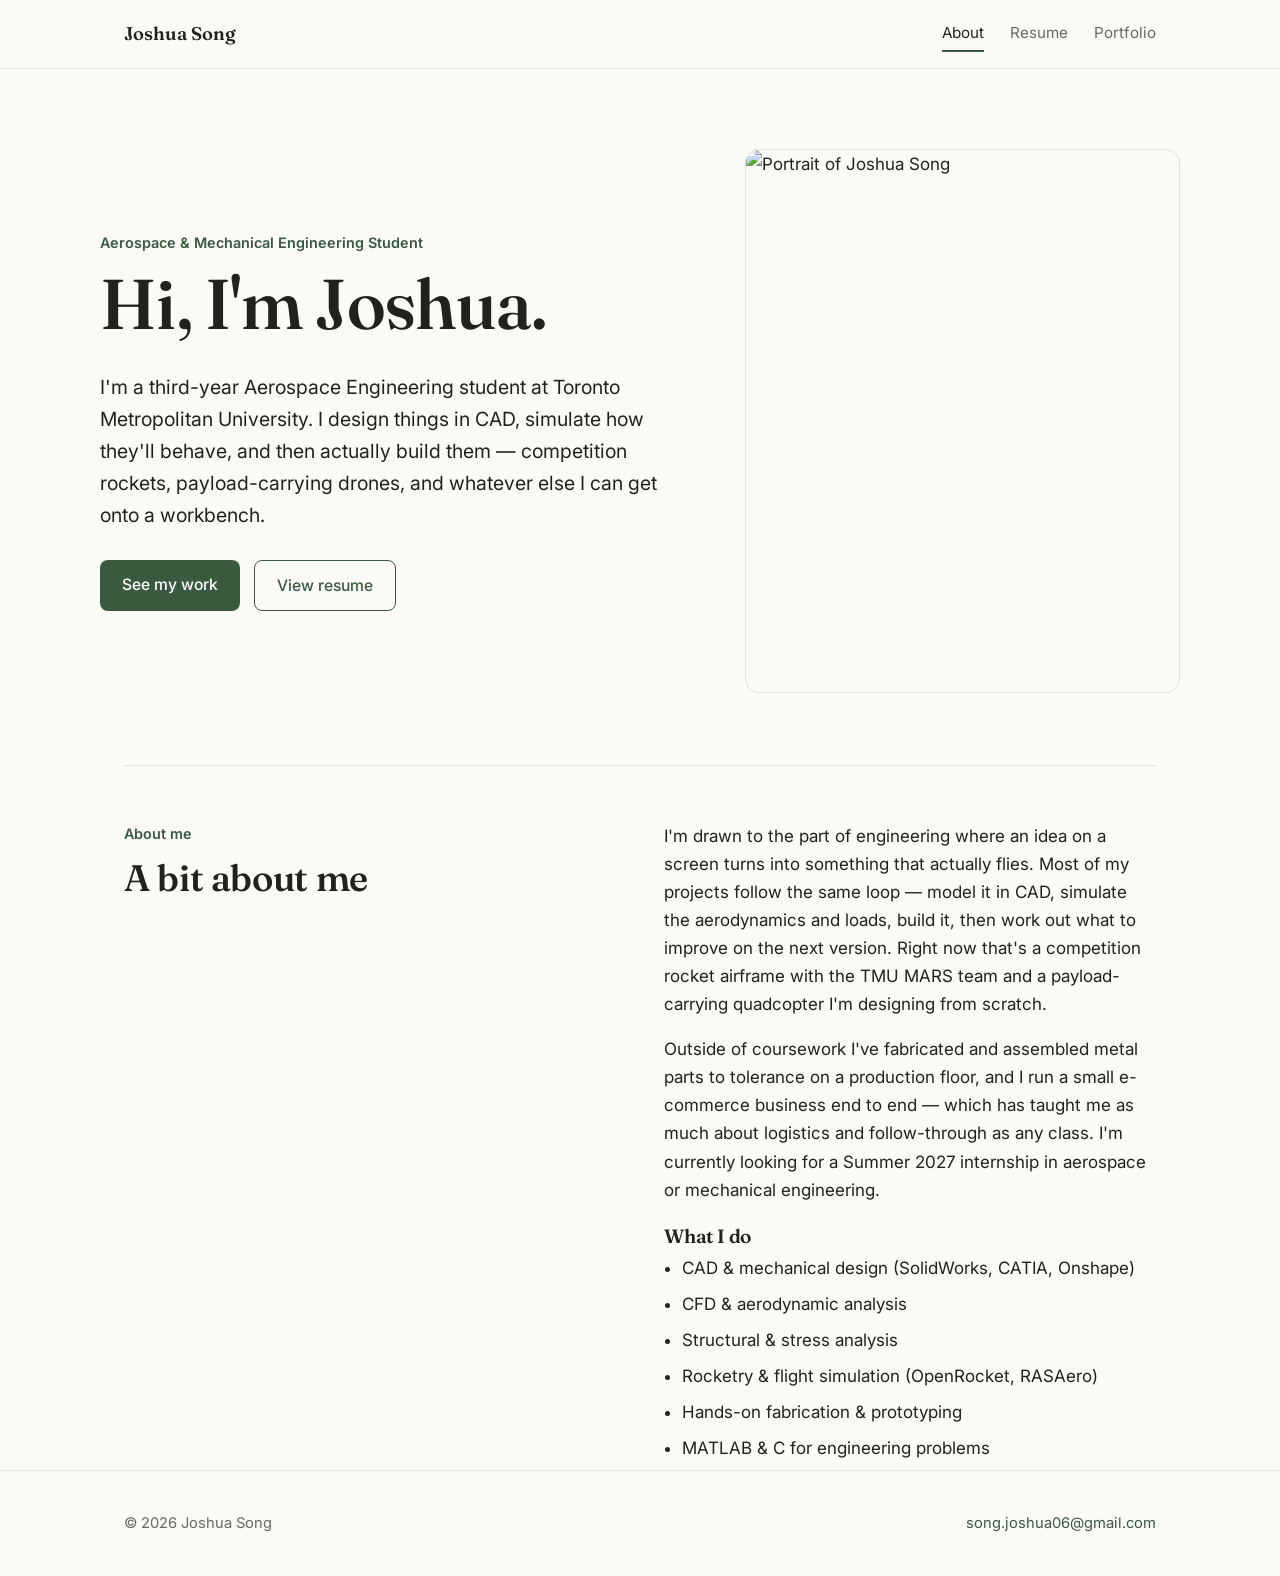
==== index.html @ fb7bfca2 "Add files via upload" ====
<!DOCTYPE html>
<html lang="en">
<head>
  <meta charset="UTF-8" />
  <meta name="viewport" content="width=device-width, initial-scale=1.0" />

  <!-- ==== EDIT: your name / page title (shows on the browser tab) ==== -->
  <title>Joshua Song — Portfolio</title>

  <link rel="stylesheet" href="style.css" />
  <!-- Fonts (needs internet to load; falls back to system fonts offline) -->
  <link rel="preconnect" href="https://fonts.googleapis.com" />
  <link rel="preconnect" href="https://fonts.gstatic.com" crossorigin />
  <link href="https://fonts.googleapis.com/css2?family=Fraunces:opsz,wght@9..144,400;9..144,560;9..144,600&family=Inter:wght@400;500;600&display=swap" rel="stylesheet" />
</head>
<body>

  <!-- ============ NAVIGATION (same on every page) ============ -->
  <nav class="nav">
    <div class="wrap">
      <!-- EDIT: your name -->
      <a class="brand" href="index.html">Joshua Song</a>
      <div class="links">
        <a href="index.html" class="active">About</a>
        <a href="resume.html">Resume</a>
        <a href="portfolio.html">Portfolio</a>
      </div>
    </div>
  </nav>

  <!-- ============ HERO ============ -->
  <header class="wrap hero">
    <div>
      <p class="eyebrow">Aerospace &amp; Mechanical Engineering Student</p>
      <!-- EDIT: your headline -->
      <h1>Hi, I'm Joshua.</h1>
      <p class="lead">
        I'm a third-year Aerospace Engineering student at Toronto Metropolitan
        University. I design things in CAD, simulate how they'll behave, and
        then actually build them — competition rockets, payload-carrying
        drones, and whatever else I can get onto a workbench.
      </p>
      <div class="actions">
        <a class="btn" href="portfolio.html">See my work</a>
        <a class="btn ghost" href="resume.html">View resume</a>
      </div>
    </div>

    <!-- PHOTO: to change it, replace images/profile.jpg (keep the name) -->
    <div class="photo">
      <img src="images/profile.jpg" alt="Portrait of Joshua Song" />
    </div>
  </header>

  <!-- ============ ABOUT ============ -->
  <section class="wrap">
    <div class="about">
      <div>
        <p class="eyebrow">About me</p>
        <h2>A bit about me</h2>
      </div>
      <div>
        <!-- EDIT: your story -->
        <p>
          I'm drawn to the part of engineering where an idea on a screen turns
          into something that actually flies. Most of my projects follow the
          same loop — model it in CAD, simulate the aerodynamics and loads,
          build it, then work out what to improve on the next version. Right
          now that's a competition rocket airframe with the TMU MARS team and a
          payload-carrying quadcopter I'm designing from scratch.
        </p>
        <p>
          Outside of coursework I've fabricated and assembled metal parts to
          tolerance on a production floor, and I run a small e-commerce business
          end to end — which has taught me as much about logistics and
          follow-through as any class. I'm currently looking for a Summer 2027
          internship in aerospace or mechanical engineering.
        </p>
        <h3 style="margin-top:22px">What I do</h3>
        <ul>
          <li>CAD &amp; mechanical design (SolidWorks, CATIA, Onshape)</li>
          <li>CFD &amp; aerodynamic analysis</li>
          <li>Structural &amp; stress analysis</li>
          <li>Rocketry &amp; flight simulation (OpenRocket, RASAero)</li>
          <li>Hands-on fabrication &amp; prototyping</li>
          <li>MATLAB &amp; C for engineering problems</li>
        </ul>
      </div>
    </div>
  </section>

  <!-- ============ FOOTER ============ -->
  <footer>
    <div class="wrap">
      <span>© 2026 Joshua Song</span>
      <!-- EDIT: your email / links -->
      <span><a href="mailto:song.joshua06@gmail.com">song.joshua06@gmail.com</a></span>
    </div>
  </footer>

</body>
</html>
---- style.css ----
/* =====================================================================
   PORTFOLIO SITE — SHARED STYLES
   ---------------------------------------------------------------------
   You rarely need to touch this file. The two things people usually
   want to change live right here at the top:
     1. Colors  -> edit the values under :root below
     2. Fonts   -> change the two --font- lines, and the <link> in the
                   <head> of each .html page
   ===================================================================== */

:root {
  /* --- Colors (change these to re-skin the whole site) --- */
  --paper:      #FBFAF7;   /* page background        */
  --ink:        #23211E;   /* main text              */
  --muted:      #6B6862;   /* secondary / faded text */
  --accent:     #3A5A40;   /* links, highlights      */
  --accent-ink: #2b4530;   /* darker accent for hover*/
  --wash:       #EEF1EA;   /* soft panel background   */
  --line:       #E4E1DA;   /* hairline borders        */

  /* --- Fonts --- */
  --font-display: "Fraunces", Georgia, "Times New Roman", serif;
  --font-body:    "Inter", -apple-system, Segoe UI, Roboto, sans-serif;

  --maxw: 1080px;
}

/* --- Base --- */
* { box-sizing: border-box; }

html {
  scroll-behavior: smooth;
  -webkit-text-size-adjust: 100%;  /* stop iOS from resizing text on rotate */
  overflow-x: hidden;              /* no accidental sideways scroll on phones */
}

body {
  margin: 0;
  background: var(--paper);
  color: var(--ink);
  font-family: var(--font-body);
  font-size: 17px;
  line-height: 1.65;
  -webkit-font-smoothing: antialiased;
}

.wrap {
  width: 100%;
  max-width: var(--maxw);
  margin: 0 auto;
  padding: 0 24px;
}

h1, h2, h3 {
  font-family: var(--font-display);
  font-weight: 560;
  line-height: 1.08;
  letter-spacing: -0.01em;
  margin: 0 0 0.4em;
}

h1 { font-size: clamp(2.6rem, 6vw, 4.4rem); }
h2 { font-size: clamp(1.6rem, 3.4vw, 2.3rem); }
h3 { font-size: 1.2rem; font-weight: 600; }

p { margin: 0 0 1em; }

a { color: var(--accent); text-decoration: none; }
a:hover { color: var(--accent-ink); text-decoration: underline; }

img { max-width: 100%; display: block; }

/* --- Top navigation (shared on every page) --- */
.nav {
  position: sticky;
  top: 0;
  z-index: 10;
  background: color-mix(in srgb, var(--paper) 88%, transparent);
  backdrop-filter: blur(8px);
  border-bottom: 1px solid var(--line);
}
.nav .wrap {
  display: flex;
  align-items: center;
  justify-content: space-between;
  height: 68px;
}
.nav .brand {
  font-family: var(--font-display);
  font-size: 1.15rem;
  font-weight: 600;
  color: var(--ink);
}
.nav .brand:hover { text-decoration: none; }
.nav .links { display: flex; gap: 26px; }
.nav .links a {
  color: var(--muted);
  font-size: 0.95rem;
  padding: 4px 0;
  border-bottom: 2px solid transparent;
}
.nav .links a:hover { color: var(--ink); text-decoration: none; }
.nav .links a.active {
  color: var(--ink);
  border-bottom-color: var(--accent);
}

/* --- Generic section spacing --- */
section { padding: 72px 0; }
.section-sm { padding: 40px 0; }
.eyebrow {
  color: var(--accent);
  font-weight: 600;
  font-size: 0.9rem;
  margin-bottom: 12px;
}
.lead { font-size: 1.22rem; color: var(--ink); max-width: 62ch; }
.muted { color: var(--muted); }

/* --- Buttons --- */
.btn {
  display: inline-block;
  background: var(--accent);
  color: #fff;
  padding: 12px 22px;
  border-radius: 8px;
  font-weight: 500;
  font-size: 0.98rem;
}
.btn:hover { background: var(--accent-ink); color: #fff; text-decoration: none; }
.btn.ghost {
  background: transparent;
  color: var(--accent);
  border: 1.5px solid var(--accent);
}
.btn.ghost:hover { background: var(--wash); color: var(--accent-ink); }

/* --- HOME: hero --- */
.hero {
  display: grid;
  grid-template-columns: 1.15fr 0.85fr;
  gap: 56px;
  align-items: center;
  padding: 80px 0 72px;
}
.hero .photo {
  border-radius: 14px;
  overflow: hidden;
  border: 1px solid var(--line);
  aspect-ratio: 4 / 5;
}
.hero .photo img { width: 100%; height: 100%; object-fit: cover; }
.hero .actions { display: flex; gap: 14px; margin-top: 28px; flex-wrap: wrap; }

/* --- Two-column about block --- */
.about {
  display: grid;
  grid-template-columns: 1fr 1fr;
  gap: 48px;
  border-top: 1px solid var(--line);
  padding-top: 56px;
}
.about ul { margin: 0; padding-left: 18px; }
.about li { margin-bottom: 8px; }

/* --- PORTFOLIO grid --- */
.grid {
  display: grid;
  grid-template-columns: repeat(2, 1fr);
  gap: 28px;
}
.card {
  border: 1px solid var(--line);
  border-radius: 12px;
  overflow: hidden;
  background: #fff;
  transition: transform 0.18s ease, box-shadow 0.18s ease;
}
.card:hover { transform: translateY(-3px); box-shadow: 0 10px 30px rgba(35,33,30,0.08); }
.card .thumb { aspect-ratio: 4 / 3; overflow: hidden; background: var(--wash); }
.card .thumb img { width: 100%; height: 100%; object-fit: cover; }
.card .body { padding: 20px 22px 24px; }
.card .body h3 { margin-bottom: 6px; }
.card .tag {
  display: inline-block;
  font-size: 0.8rem;
  color: var(--accent);
  background: var(--wash);
  padding: 3px 10px;
  border-radius: 999px;
  margin-bottom: 10px;
}
.card .body p { color: var(--muted); font-size: 0.97rem; margin: 0; }

/* --- RESUME --- */
.resume-head {
  display: flex;
  justify-content: space-between;
  align-items: flex-end;
  gap: 20px;
  flex-wrap: wrap;
  border-bottom: 1px solid var(--line);
  padding-bottom: 24px;
  margin-bottom: 8px;
}
.resume-head .contact { color: var(--muted); font-size: 0.95rem; text-align: right; }
.resume-head .contact a { color: var(--muted); }

.entry {
  display: grid;
  grid-template-columns: 170px 1fr;
  gap: 24px;
  padding: 26px 0;
  border-bottom: 1px solid var(--line);
}
.entry .when { color: var(--muted); font-size: 0.92rem; padding-top: 3px; }
.entry h3 { margin-bottom: 2px; }
.entry .org { color: var(--accent); font-size: 0.98rem; margin-bottom: 10px; }
.entry ul { margin: 0; padding-left: 18px; }
.entry li { margin-bottom: 6px; color: var(--muted); }

.skills { display: flex; flex-wrap: wrap; gap: 10px; }
.skills span {
  background: var(--wash);
  border: 1px solid var(--line);
  padding: 7px 14px;
  border-radius: 999px;
  font-size: 0.92rem;
}

/* --- Footer --- */
footer {
  border-top: 1px solid var(--line);
  padding: 40px 0;
  color: var(--muted);
  font-size: 0.92rem;
}
footer .wrap { display: flex; justify-content: space-between; flex-wrap: wrap; gap: 12px; }

/* --- Mobile --- */
@media (max-width: 760px) {
  body { font-size: 16px; }
  .hero { grid-template-columns: 1fr; gap: 32px; padding-top: 48px; }
  .hero .photo { max-width: 340px; }
  .about { grid-template-columns: 1fr; gap: 28px; }
  .grid { grid-template-columns: 1fr; }
  .entry { grid-template-columns: 1fr; gap: 6px; }
  .entry .when { padding-top: 0; }
  .nav .links { gap: 16px; }
  .nav .brand { white-space: nowrap; }        /* name never breaks across lines */
  .resume-head { align-items: flex-start; }
  .resume-head .contact { text-align: left; } /* contact reads naturally when stacked */
  section { padding: 52px 0; }
}

/* --- Small phones (under ~430px): stack the top bar into two tidy rows
       so the name and menu never crowd each other --- */
@media (max-width: 430px) {
  .nav .wrap {
    flex-direction: column;
    justify-content: center;
    gap: 6px;
    height: auto;
    padding-top: 12px;
    padding-bottom: 12px;
  }
  .nav .brand { font-size: 1.05rem; }
  .nav .links { gap: 22px; }
  .nav .links a { padding: 6px 0; }           /* comfortable tap targets */
  h1 { font-size: clamp(2.2rem, 9vw, 2.8rem); }
  .actions { width: 100%; }
  .actions .btn { flex: 1; text-align: center; }  /* full-width, thumb-friendly buttons */
}

/* Respect users who prefer less motion */
@media (prefers-reduced-motion: reduce) {
  * { transition: none !important; scroll-behavior: auto !important; }
}

/* Print (so the Resume page prints cleanly to PDF) */
@media print {
  .nav, footer, .no-print { display: none !important; }
  body { font-size: 12px; }
  .entry { break-inside: avoid; }
}
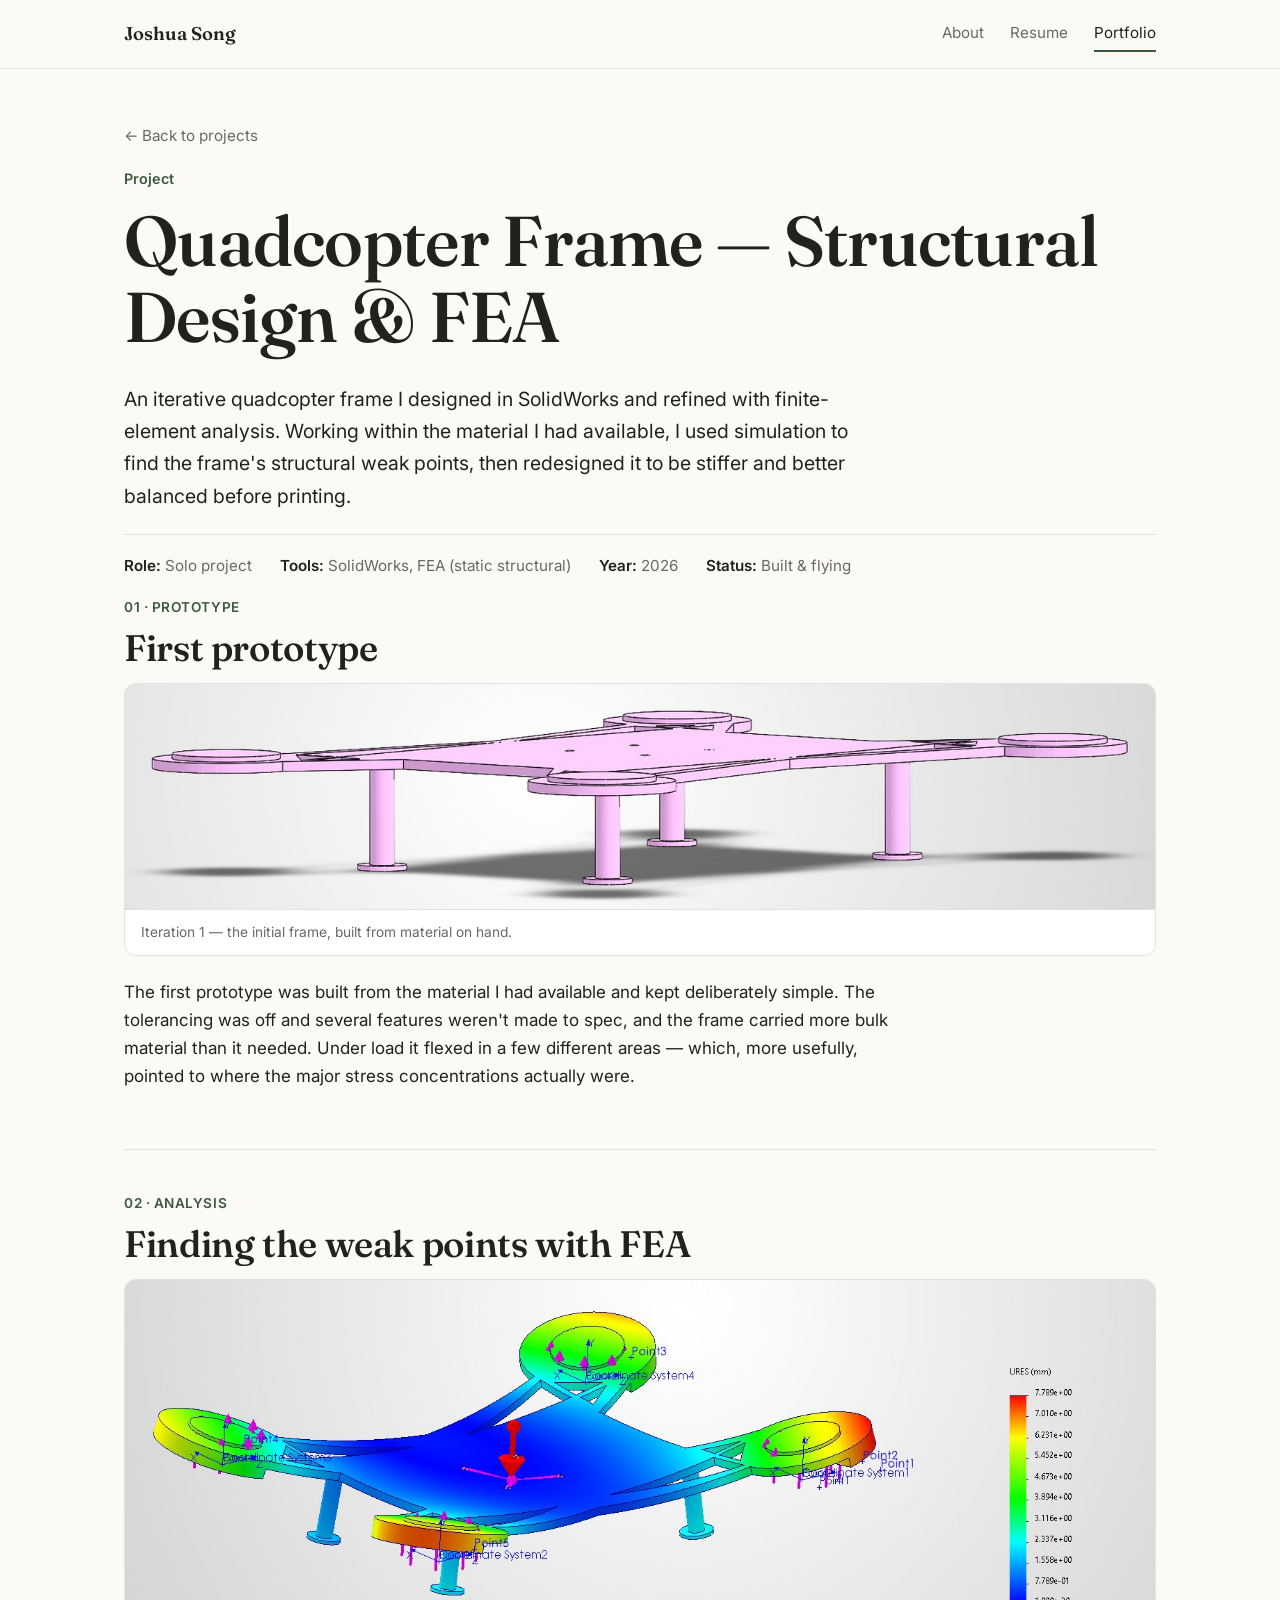
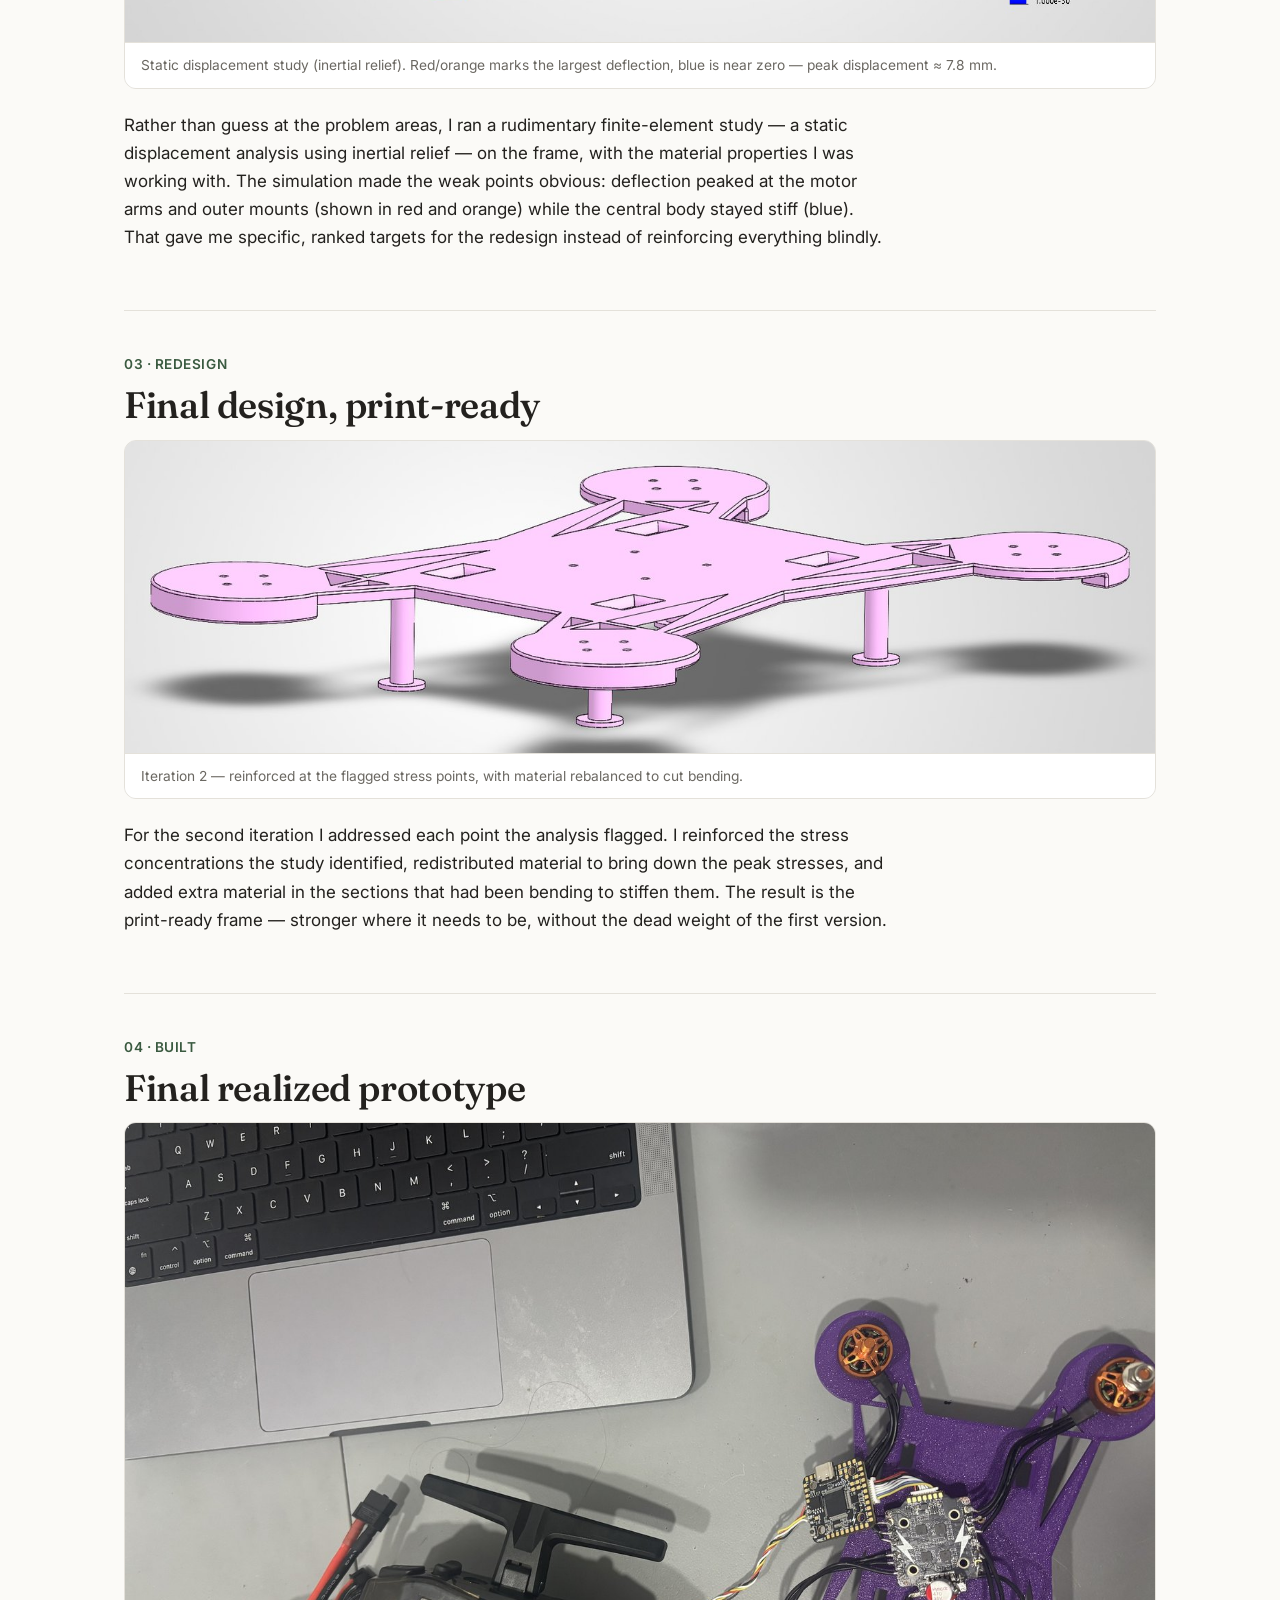
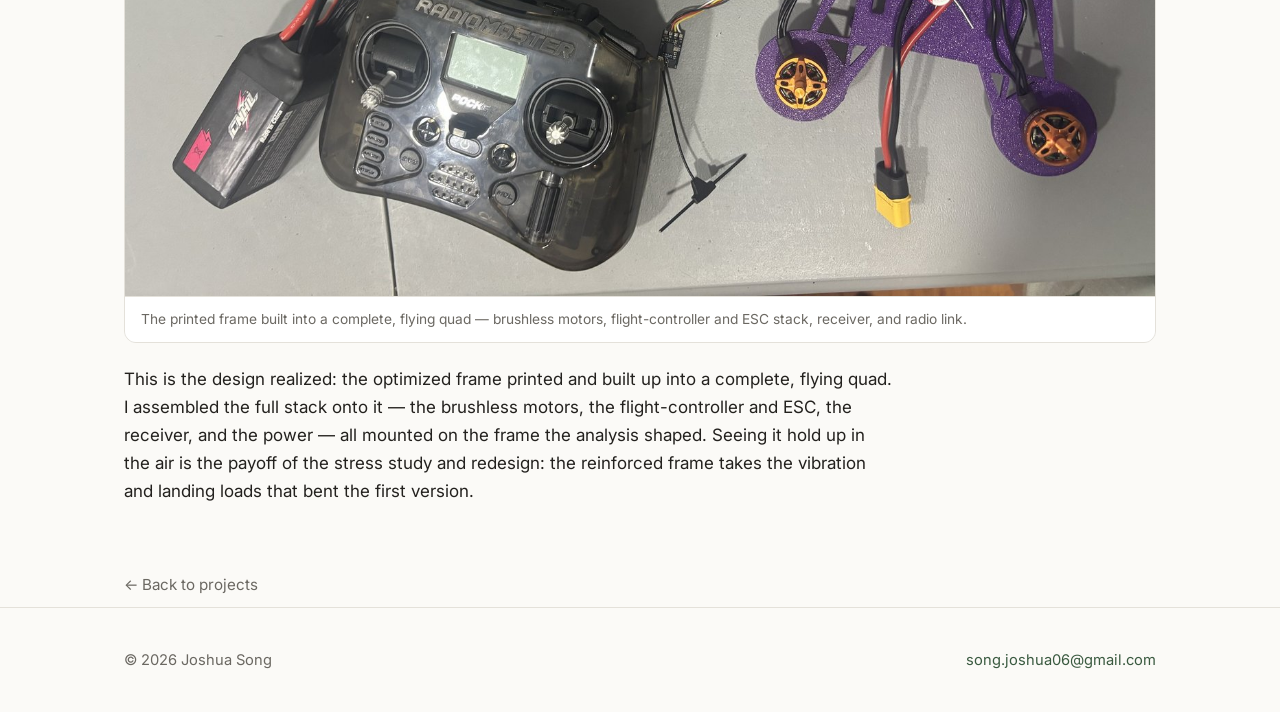
==== commit 7764520a: "Update index.html" ====
--- a/index.html
+++ b/index.html
@@ -3,97 +3,160 @@
 <head>
   <meta charset="UTF-8" />
   <meta name="viewport" content="width=device-width, initial-scale=1.0" />
-
-  <!-- ==== EDIT: your name / page title (shows on the browser tab) ==== -->
-  <title>Joshua Song — Portfolio</title>
+  <title>Quadcopter Frame — Joshua Song</title>
 
   <link rel="stylesheet" href="style.css" />
-  <!-- Fonts (needs internet to load; falls back to system fonts offline) -->
   <link rel="preconnect" href="https://fonts.googleapis.com" />
   <link rel="preconnect" href="https://fonts.gstatic.com" crossorigin />
   <link href="https://fonts.googleapis.com/css2?family=Fraunces:opsz,wght@9..144,400;9..144,560;9..144,600&family=Inter:wght@400;500;600&display=swap" rel="stylesheet" />
+
+  <!-- Styles specific to this project case-study page -->
+  <style>
+    .proj-meta {
+      display: flex; flex-wrap: wrap; gap: 8px 28px;
+      margin-top: 22px; padding-top: 18px;
+      border-top: 1px solid var(--line);
+      color: var(--muted); font-size: 0.95rem;
+    }
+    .proj-meta b { color: var(--ink); font-weight: 600; }
+
+    .stage { padding: 42px 0; border-top: 1px solid var(--line); }
+    .stage:first-of-type { border-top: 0; padding-top: 18px; }
+    .stage .step {
+      color: var(--accent); font-weight: 600;
+      font-size: 0.85rem; letter-spacing: 0.04em; margin-bottom: 10px;
+    }
+    .stage figure {
+      margin: 0 0 22px; border: 1px solid var(--line);
+      border-radius: 12px; overflow: hidden; background: #ededed;
+    }
+    .stage figure img { width: 100%; display: block; }
+    .stage figcaption {
+      font-size: 0.86rem; color: var(--muted);
+      padding: 11px 16px; border-top: 1px solid var(--line); background: #fff;
+    }
+    .stage .txt { max-width: 70ch; }
+
+    .backlink { display: inline-block; margin-top: 6px; color: var(--muted); font-size: 0.95rem; }
+    .backlink:hover { color: var(--accent); }
+  </style>
 </head>
 <body>
 
-  <!-- ============ NAVIGATION (same on every page) ============ -->
   <nav class="nav">
     <div class="wrap">
-      <!-- EDIT: your name -->
       <a class="brand" href="index.html">Joshua Song</a>
       <div class="links">
-        <a href="index.html" class="active">About</a>
+        <a href="index.html">About</a>
         <a href="resume.html">Resume</a>
-        <a href="portfolio.html">Portfolio</a>
+        <a href="portfolio.html" class="active">Portfolio</a>
       </div>
     </div>
   </nav>
 
-  <!-- ============ HERO ============ -->
-  <header class="wrap hero">
-    <div>
-      <p class="eyebrow">Aerospace &amp; Mechanical Engineering Student</p>
-      <!-- EDIT: your headline -->
-      <h1>Hi, I'm Joshua.</h1>
-      <p class="lead">
-        I'm a third-year Aerospace Engineering student at Toronto Metropolitan
-        University. I design things in CAD, simulate how they'll behave, and
-        then actually build them — competition rockets, payload-carrying
-        drones, and whatever else I can get onto a workbench.
-      </p>
-      <div class="actions">
-        <a class="btn" href="portfolio.html">See my work</a>
-        <a class="btn ghost" href="resume.html">View resume</a>
-      </div>
-    </div>
-
-    <!-- PHOTO: to change it, replace images/profile.jpg (keep the name) -->
-    <div class="photo">
-      <img src="images/profile.jpg" alt="Portrait of Joshua Song" />
+  <!-- ============ PROJECT HEADER ============ -->
+  <header class="wrap" style="padding-top:48px">
+    <a class="backlink" href="portfolio.html">← Back to projects</a>
+    <p class="eyebrow" style="margin-top:18px">Project</p>
+    <h1>Quadcopter Frame — Structural Design &amp; FEA</h1>
+    <p class="lead">
+      An iterative quadcopter frame I designed in SolidWorks and refined with
+      finite-element analysis. Working within the material I had available, I
+      used simulation to find the frame's structural weak points, then
+      redesigned it to be stiffer and better balanced before printing.
+    </p>
+    <div class="proj-meta">
+      <span><b>Role:</b> Solo project</span>
+      <span><b>Tools:</b> SolidWorks, FEA (static structural)</span>
+      <span><b>Year:</b> 2026</span>
+      <span><b>Status:</b> Built &amp; flying</span>
     </div>
   </header>
 
-  <!-- ============ ABOUT ============ -->
   <section class="wrap">
-    <div class="about">
-      <div>
-        <p class="eyebrow">About me</p>
-        <h2>A bit about me</h2>
-      </div>
-      <div>
-        <!-- EDIT: your story -->
-        <p>
-          I'm drawn to the part of engineering where an idea on a screen turns
-          into something that actually flies. Most of my projects follow the
-          same loop — model it in CAD, simulate the aerodynamics and loads,
-          build it, then work out what to improve on the next version. Right
-          now that's a competition rocket airframe with the TMU MARS team and a
-          payload-carrying quadcopter I'm designing from scratch.
-        </p>
-        <p>
-          Outside of coursework I've fabricated and assembled metal parts to
-          tolerance on a production floor, and I run a small e-commerce business
-          end to end — which has taught me as much about logistics and
-          follow-through as any class. I'm currently looking for a Summer 2027
-          internship in aerospace or mechanical engineering.
-        </p>
-        <h3 style="margin-top:22px">What I do</h3>
-        <ul>
-          <li>CAD &amp; mechanical design (SolidWorks, CATIA, Onshape)</li>
-          <li>CFD &amp; aerodynamic analysis</li>
-          <li>Structural &amp; stress analysis</li>
-          <li>Rocketry &amp; flight simulation (OpenRocket, RASAero)</li>
-          <li>Hands-on fabrication &amp; prototyping</li>
-          <li>MATLAB &amp; C for engineering problems</li>
-        </ul>
-      </div>
+
+    <!-- ===== STAGE 1 ===== -->
+    <div class="stage">
+      <p class="step">01 · PROTOTYPE</p>
+      <h2>First prototype</h2>
+      <figure>
+        <img src="images/quad-prototype-1.jpg" alt="First quadcopter frame prototype, CAD render" />
+        <figcaption>Iteration 1 — the initial frame, built from material on hand.</figcaption>
+      </figure>
+      <p class="txt">
+        The first prototype was built from the material I had available and kept
+        deliberately simple. The tolerancing was off and several features weren't
+        made to spec, and the frame carried more bulk material than it needed.
+        Under load it flexed in a few different areas — which, more usefully,
+        pointed to where the major stress concentrations actually were.
+      </p>
     </div>
+
+    <!-- ===== STAGE 2 ===== -->
+    <div class="stage">
+      <p class="step">02 · ANALYSIS</p>
+      <h2>Finding the weak points with FEA</h2>
+      <figure>
+        <img src="images/quad-fea.jpg" alt="Finite-element static displacement study of the frame" />
+        <figcaption>
+          Static displacement study (inertial relief). Red/orange marks the
+          largest deflection, blue is near zero — peak displacement ≈ 7.8&nbsp;mm.
+        </figcaption>
+      </figure>
+      <p class="txt">
+        Rather than guess at the problem areas, I ran a rudimentary
+        finite-element study — a static displacement analysis using inertial
+        relief — on the frame, with the material properties I was working with.
+        The simulation made the weak points obvious: deflection peaked at the
+        motor arms and outer mounts (shown in red and orange) while the central
+        body stayed stiff (blue). That gave me specific, ranked targets for the
+        redesign instead of reinforcing everything blindly.
+      </p>
+    </div>
+
+    <!-- ===== STAGE 3 ===== -->
+    <div class="stage">
+      <p class="step">03 · REDESIGN</p>
+      <h2>Final design, print-ready</h2>
+      <figure>
+        <img src="images/quad-final.jpg" alt="Final redesigned quadcopter frame, CAD render" />
+        <figcaption>Iteration 2 — reinforced at the flagged stress points, with material rebalanced to cut bending.</figcaption>
+      </figure>
+      <p class="txt">
+        For the second iteration I addressed each point the analysis flagged. I
+        reinforced the stress concentrations the study identified, redistributed
+        material to bring down the peak stresses, and added extra material in the
+        sections that had been bending to stiffen them. The result is the
+        print-ready frame — stronger where it needs to be, without the dead
+        weight of the first version.
+      </p>
+    </div>
+
+    <!-- ===== STAGE 4 ===== -->
+    <div class="stage">
+      <p class="step">04 · BUILT</p>
+      <h2>Final realized prototype</h2>
+      <figure>
+        <img src="images/quad-built.jpg" alt="The printed and fully built quadcopter, with radio controller and battery" />
+        <figcaption>The printed frame built into a complete, flying quad — brushless motors, flight-controller and ESC stack, receiver, and radio link.</figcaption>
+      </figure>
+      <p class="txt">
+        This is the design realized: the optimized frame printed and built up
+        into a complete, flying quad. I assembled the full stack onto it — the
+        brushless motors, the flight-controller and ESC, the receiver, and the
+        power — all mounted on the frame the analysis shaped. Seeing it hold up
+        in the air is the payoff of the stress study and redesign: the
+        reinforced frame takes the vibration and landing loads that bent the
+        first version.
+      </p>
+    </div>
+
+    <a class="backlink" href="portfolio.html" style="margin:8px 0 10px">← Back to projects</a>
   </section>
 
-  <!-- ============ FOOTER ============ -->
   <footer>
     <div class="wrap">
       <span>© 2026 Joshua Song</span>
-      <!-- EDIT: your email / links -->
       <span><a href="mailto:song.joshua06@gmail.com">song.joshua06@gmail.com</a></span>
     </div>
   </footer>
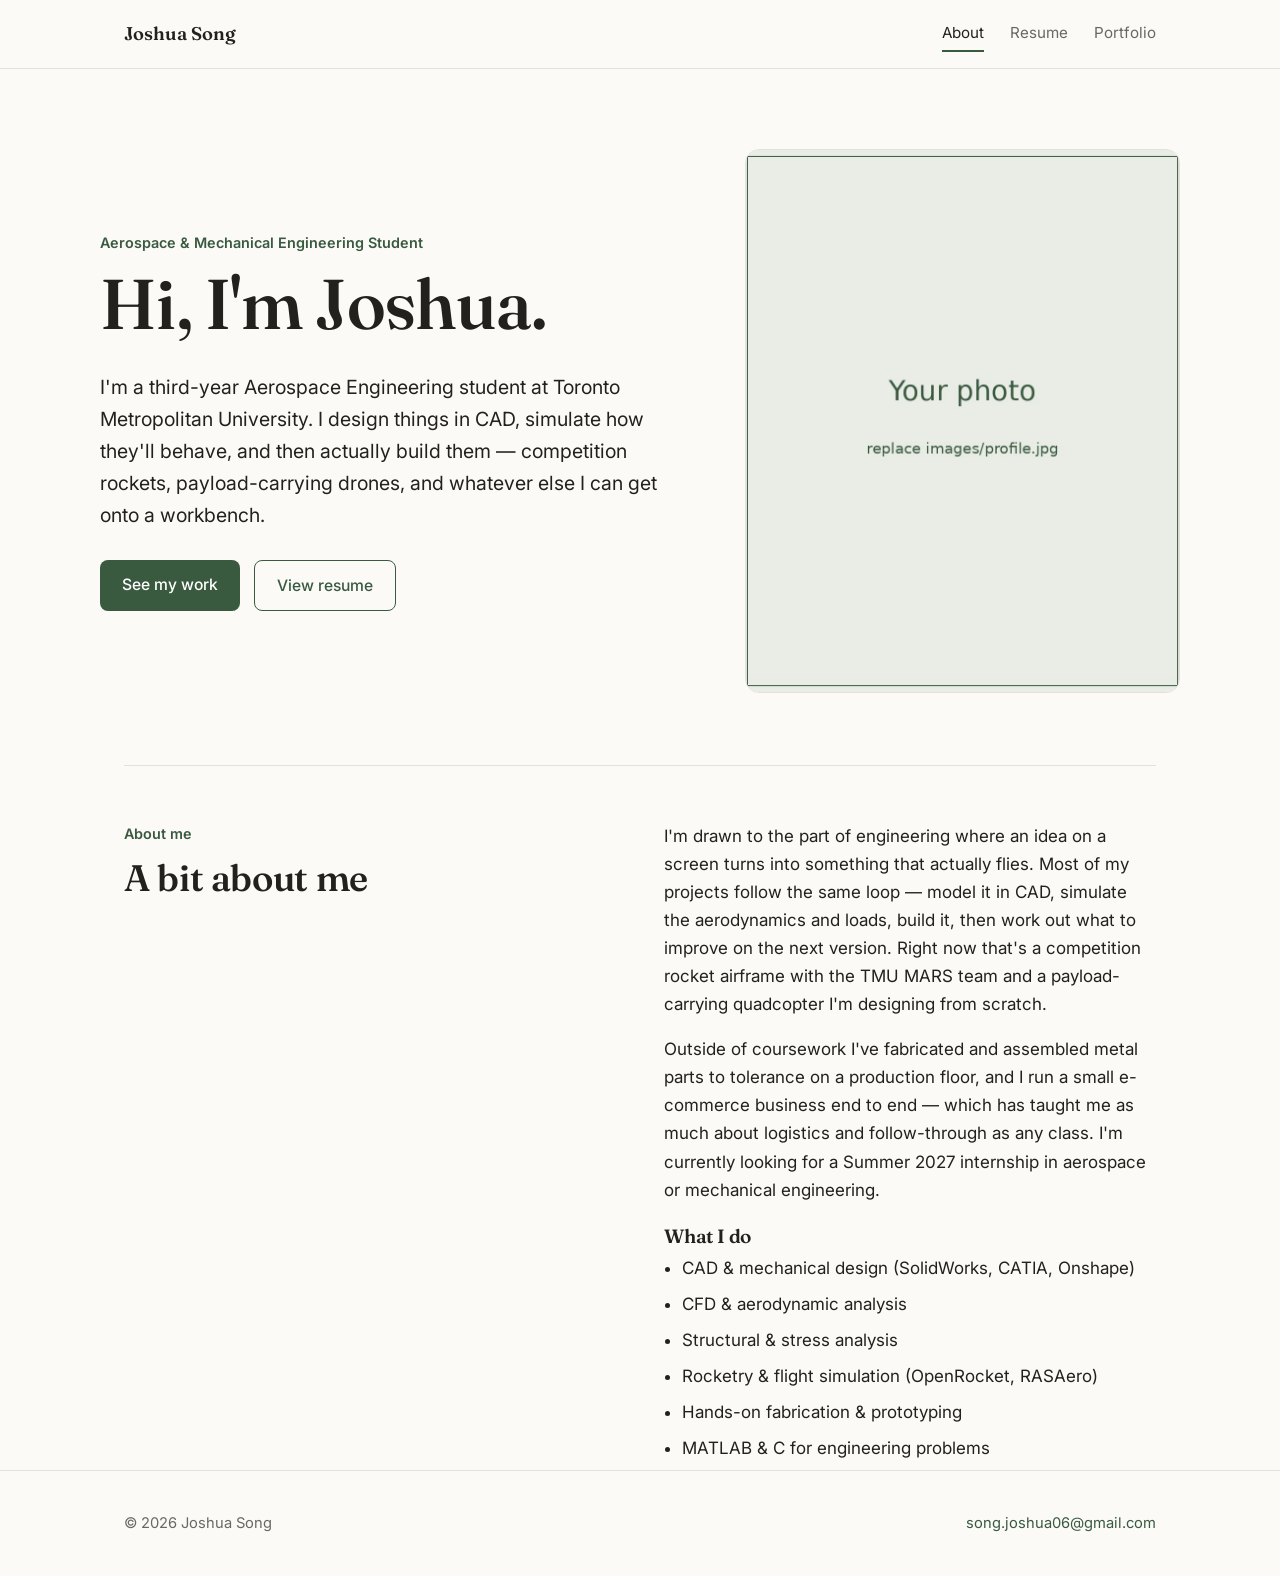
==== commit cc38f342: "Update index.html" ====
--- a/index.html
+++ b/index.html
@@ -3,160 +3,97 @@
 <head>
   <meta charset="UTF-8" />
   <meta name="viewport" content="width=device-width, initial-scale=1.0" />
-  <title>Quadcopter Frame — Joshua Song</title>
+
+  <!-- ==== EDIT: your name / page title (shows on the browser tab) ==== -->
+  <title>Joshua Song — Portfolio</title>
 
   <link rel="stylesheet" href="style.css" />
+  <!-- Fonts (needs internet to load; falls back to system fonts offline) -->
   <link rel="preconnect" href="https://fonts.googleapis.com" />
   <link rel="preconnect" href="https://fonts.gstatic.com" crossorigin />
   <link href="https://fonts.googleapis.com/css2?family=Fraunces:opsz,wght@9..144,400;9..144,560;9..144,600&family=Inter:wght@400;500;600&display=swap" rel="stylesheet" />
-
-  <!-- Styles specific to this project case-study page -->
-  <style>
-    .proj-meta {
-      display: flex; flex-wrap: wrap; gap: 8px 28px;
-      margin-top: 22px; padding-top: 18px;
-      border-top: 1px solid var(--line);
-      color: var(--muted); font-size: 0.95rem;
-    }
-    .proj-meta b { color: var(--ink); font-weight: 600; }
-
-    .stage { padding: 42px 0; border-top: 1px solid var(--line); }
-    .stage:first-of-type { border-top: 0; padding-top: 18px; }
-    .stage .step {
-      color: var(--accent); font-weight: 600;
-      font-size: 0.85rem; letter-spacing: 0.04em; margin-bottom: 10px;
-    }
-    .stage figure {
-      margin: 0 0 22px; border: 1px solid var(--line);
-      border-radius: 12px; overflow: hidden; background: #ededed;
-    }
-    .stage figure img { width: 100%; display: block; }
-    .stage figcaption {
-      font-size: 0.86rem; color: var(--muted);
-      padding: 11px 16px; border-top: 1px solid var(--line); background: #fff;
-    }
-    .stage .txt { max-width: 70ch; }
-
-    .backlink { display: inline-block; margin-top: 6px; color: var(--muted); font-size: 0.95rem; }
-    .backlink:hover { color: var(--accent); }
-  </style>
 </head>
 <body>
 
+  <!-- ============ NAVIGATION (same on every page) ============ -->
   <nav class="nav">
     <div class="wrap">
+      <!-- EDIT: your name -->
       <a class="brand" href="index.html">Joshua Song</a>
       <div class="links">
-        <a href="index.html">About</a>
+        <a href="index.html" class="active">About</a>
         <a href="resume.html">Resume</a>
-        <a href="portfolio.html" class="active">Portfolio</a>
+        <a href="portfolio.html">Portfolio</a>
       </div>
     </div>
   </nav>
 
-  <!-- ============ PROJECT HEADER ============ -->
-  <header class="wrap" style="padding-top:48px">
-    <a class="backlink" href="portfolio.html">← Back to projects</a>
-    <p class="eyebrow" style="margin-top:18px">Project</p>
-    <h1>Quadcopter Frame — Structural Design &amp; FEA</h1>
-    <p class="lead">
-      An iterative quadcopter frame I designed in SolidWorks and refined with
-      finite-element analysis. Working within the material I had available, I
-      used simulation to find the frame's structural weak points, then
-      redesigned it to be stiffer and better balanced before printing.
-    </p>
-    <div class="proj-meta">
-      <span><b>Role:</b> Solo project</span>
-      <span><b>Tools:</b> SolidWorks, FEA (static structural)</span>
-      <span><b>Year:</b> 2026</span>
-      <span><b>Status:</b> Built &amp; flying</span>
+  <!-- ============ HERO ============ -->
+  <header class="wrap hero">
+    <div>
+      <p class="eyebrow">Aerospace &amp; Mechanical Engineering Student</p>
+      <!-- EDIT: your headline -->
+      <h1>Hi, I'm Joshua.</h1>
+      <p class="lead">
+        I'm a third-year Aerospace Engineering student at Toronto Metropolitan
+        University. I design things in CAD, simulate how they'll behave, and
+        then actually build them — competition rockets, payload-carrying
+        drones, and whatever else I can get onto a workbench.
+      </p>
+      <div class="actions">
+        <a class="btn" href="portfolio.html">See my work</a>
+        <a class="btn ghost" href="resume.html">View resume</a>
+      </div>
+    </div>
+
+    <!-- PHOTO: to change it, replace images/profile.jpg (keep the name) -->
+    <div class="photo">
+      <img src="images/profile.jpg" alt="Portrait of Joshua Song" />
     </div>
   </header>
 
+  <!-- ============ ABOUT ============ -->
   <section class="wrap">
-
-    <!-- ===== STAGE 1 ===== -->
-    <div class="stage">
-      <p class="step">01 · PROTOTYPE</p>
-      <h2>First prototype</h2>
-      <figure>
-        <img src="images/quad-prototype-1.jpg" alt="First quadcopter frame prototype, CAD render" />
-        <figcaption>Iteration 1 — the initial frame, built from material on hand.</figcaption>
-      </figure>
-      <p class="txt">
-        The first prototype was built from the material I had available and kept
-        deliberately simple. The tolerancing was off and several features weren't
-        made to spec, and the frame carried more bulk material than it needed.
-        Under load it flexed in a few different areas — which, more usefully,
-        pointed to where the major stress concentrations actually were.
-      </p>
+    <div class="about">
+      <div>
+        <p class="eyebrow">About me</p>
+        <h2>A bit about me</h2>
+      </div>
+      <div>
+        <!-- EDIT: your story -->
+        <p>
+          I'm drawn to the part of engineering where an idea on a screen turns
+          into something that actually flies. Most of my projects follow the
+          same loop — model it in CAD, simulate the aerodynamics and loads,
+          build it, then work out what to improve on the next version. Right
+          now that's a competition rocket airframe with the TMU MARS team and a
+          payload-carrying quadcopter I'm designing from scratch.
+        </p>
+        <p>
+          Outside of coursework I've fabricated and assembled metal parts to
+          tolerance on a production floor, and I run a small e-commerce business
+          end to end — which has taught me as much about logistics and
+          follow-through as any class. I'm currently looking for a Summer 2027
+          internship in aerospace or mechanical engineering.
+        </p>
+        <h3 style="margin-top:22px">What I do</h3>
+        <ul>
+          <li>CAD &amp; mechanical design (SolidWorks, CATIA, Onshape)</li>
+          <li>CFD &amp; aerodynamic analysis</li>
+          <li>Structural &amp; stress analysis</li>
+          <li>Rocketry &amp; flight simulation (OpenRocket, RASAero)</li>
+          <li>Hands-on fabrication &amp; prototyping</li>
+          <li>MATLAB &amp; C for engineering problems</li>
+        </ul>
+      </div>
     </div>
-
-    <!-- ===== STAGE 2 ===== -->
-    <div class="stage">
-      <p class="step">02 · ANALYSIS</p>
-      <h2>Finding the weak points with FEA</h2>
-      <figure>
-        <img src="images/quad-fea.jpg" alt="Finite-element static displacement study of the frame" />
-        <figcaption>
-          Static displacement study (inertial relief). Red/orange marks the
-          largest deflection, blue is near zero — peak displacement ≈ 7.8&nbsp;mm.
-        </figcaption>
-      </figure>
-      <p class="txt">
-        Rather than guess at the problem areas, I ran a rudimentary
-        finite-element study — a static displacement analysis using inertial
-        relief — on the frame, with the material properties I was working with.
-        The simulation made the weak points obvious: deflection peaked at the
-        motor arms and outer mounts (shown in red and orange) while the central
-        body stayed stiff (blue). That gave me specific, ranked targets for the
-        redesign instead of reinforcing everything blindly.
-      </p>
-    </div>
-
-    <!-- ===== STAGE 3 ===== -->
-    <div class="stage">
-      <p class="step">03 · REDESIGN</p>
-      <h2>Final design, print-ready</h2>
-      <figure>
-        <img src="images/quad-final.jpg" alt="Final redesigned quadcopter frame, CAD render" />
-        <figcaption>Iteration 2 — reinforced at the flagged stress points, with material rebalanced to cut bending.</figcaption>
-      </figure>
-      <p class="txt">
-        For the second iteration I addressed each point the analysis flagged. I
-        reinforced the stress concentrations the study identified, redistributed
-        material to bring down the peak stresses, and added extra material in the
-        sections that had been bending to stiffen them. The result is the
-        print-ready frame — stronger where it needs to be, without the dead
-        weight of the first version.
-      </p>
-    </div>
-
-    <!-- ===== STAGE 4 ===== -->
-    <div class="stage">
-      <p class="step">04 · BUILT</p>
-      <h2>Final realized prototype</h2>
-      <figure>
-        <img src="images/quad-built.jpg" alt="The printed and fully built quadcopter, with radio controller and battery" />
-        <figcaption>The printed frame built into a complete, flying quad — brushless motors, flight-controller and ESC stack, receiver, and radio link.</figcaption>
-      </figure>
-      <p class="txt">
-        This is the design realized: the optimized frame printed and built up
-        into a complete, flying quad. I assembled the full stack onto it — the
-        brushless motors, the flight-controller and ESC, the receiver, and the
-        power — all mounted on the frame the analysis shaped. Seeing it hold up
-        in the air is the payoff of the stress study and redesign: the
-        reinforced frame takes the vibration and landing loads that bent the
-        first version.
-      </p>
-    </div>
-
-    <a class="backlink" href="portfolio.html" style="margin:8px 0 10px">← Back to projects</a>
   </section>
 
+  <!-- ============ FOOTER ============ -->
   <footer>
     <div class="wrap">
       <span>© 2026 Joshua Song</span>
+      <!-- EDIT: your email / links -->
       <span><a href="mailto:song.joshua06@gmail.com">song.joshua06@gmail.com</a></span>
     </div>
   </footer>
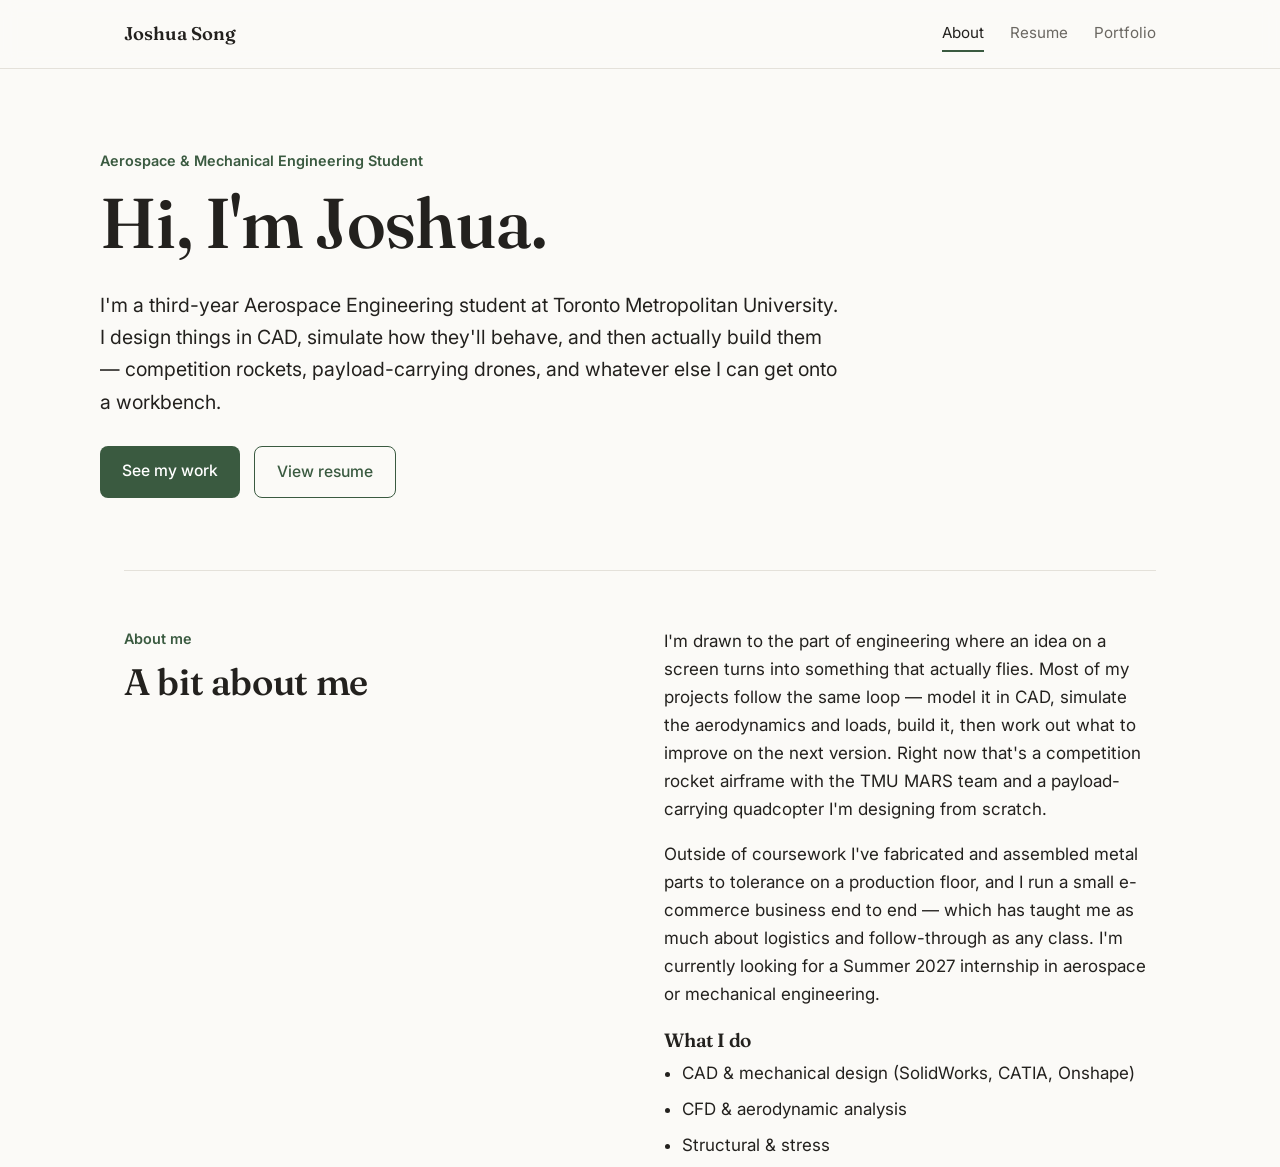
==== commit 8f348672: "Update index.html" ====
--- a/index.html
+++ b/index.html
@@ -29,7 +29,7 @@
   </nav>
 
   <!-- ============ HERO ============ -->
-  <header class="wrap hero">
+  <header class="wrap hero" style="grid-template-columns: 1fr">
     <div>
       <p class="eyebrow">Aerospace &amp; Mechanical Engineering Student</p>
       <!-- EDIT: your headline -->
@@ -44,11 +44,6 @@
         <a class="btn" href="portfolio.html">See my work</a>
         <a class="btn ghost" href="resume.html">View resume</a>
       </div>
-    </div>
-
-    <!-- PHOTO: to change it, replace images/profile.jpg (keep the name) -->
-    <div class="photo">
-      <img src="images/profile.jpg" alt="Portrait of Joshua Song" />
     </div>
   </header>
 
@@ -80,23 +75,4 @@
         <ul>
           <li>CAD &amp; mechanical design (SolidWorks, CATIA, Onshape)</li>
           <li>CFD &amp; aerodynamic analysis</li>
-          <li>Structural &amp; stress analysis</li>
-          <li>Rocketry &amp; flight simulation (OpenRocket, RASAero)</li>
-          <li>Hands-on fabrication &amp; prototyping</li>
-          <li>MATLAB &amp; C for engineering problems</li>
-        </ul>
-      </div>
-    </div>
-  </section>
-
-  <!-- ============ FOOTER ============ -->
-  <footer>
-    <div class="wrap">
-      <span>© 2026 Joshua Song</span>
-      <!-- EDIT: your email / links -->
-      <span><a href="mailto:song.joshua06@gmail.com">song.joshua06@gmail.com</a></span>
-    </div>
-  </footer>
-
-</body>
-</html>
+          <li>Structural &amp; stress
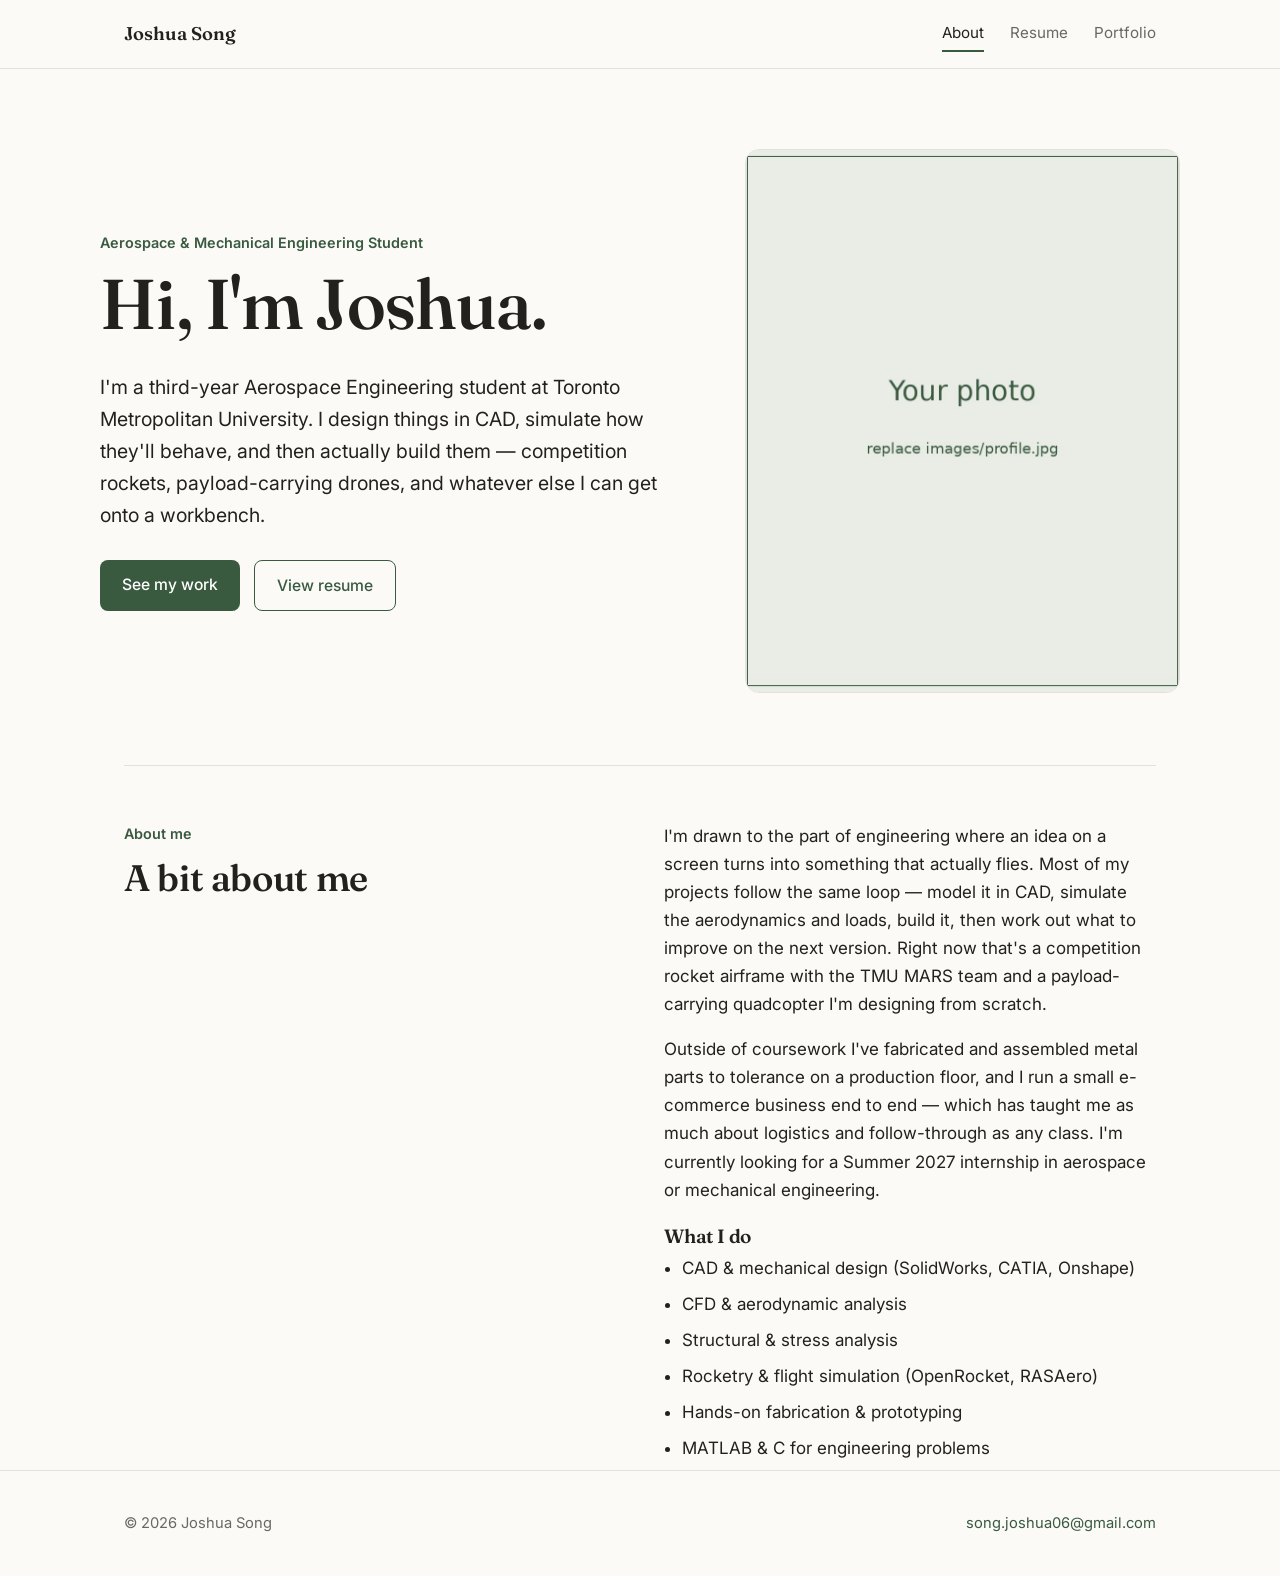
==== commit 2e1a38a1: "Add files via upload" ====
--- a/index.html
+++ b/index.html
@@ -29,7 +29,7 @@
   </nav>
 
   <!-- ============ HERO ============ -->
-  <header class="wrap hero" style="grid-template-columns: 1fr">
+  <header class="wrap hero">
     <div>
       <p class="eyebrow">Aerospace &amp; Mechanical Engineering Student</p>
       <!-- EDIT: your headline -->
@@ -44,6 +44,11 @@
         <a class="btn" href="portfolio.html">See my work</a>
         <a class="btn ghost" href="resume.html">View resume</a>
       </div>
+    </div>
+
+    <!-- PHOTO: to change it, replace images/profile.jpg (keep the name) -->
+    <div class="photo">
+      <img src="images/profile.jpg" alt="Portrait of Joshua Song" />
     </div>
   </header>
 
@@ -75,4 +80,23 @@
         <ul>
           <li>CAD &amp; mechanical design (SolidWorks, CATIA, Onshape)</li>
           <li>CFD &amp; aerodynamic analysis</li>
-          <li>Structural &amp; stress
+          <li>Structural &amp; stress analysis</li>
+          <li>Rocketry &amp; flight simulation (OpenRocket, RASAero)</li>
+          <li>Hands-on fabrication &amp; prototyping</li>
+          <li>MATLAB &amp; C for engineering problems</li>
+        </ul>
+      </div>
+    </div>
+  </section>
+
+  <!-- ============ FOOTER ============ -->
+  <footer>
+    <div class="wrap">
+      <span>© 2026 Joshua Song</span>
+      <!-- EDIT: your email / links -->
+      <span><a href="mailto:song.joshua06@gmail.com">song.joshua06@gmail.com</a></span>
+    </div>
+  </footer>
+
+</body>
+</html>
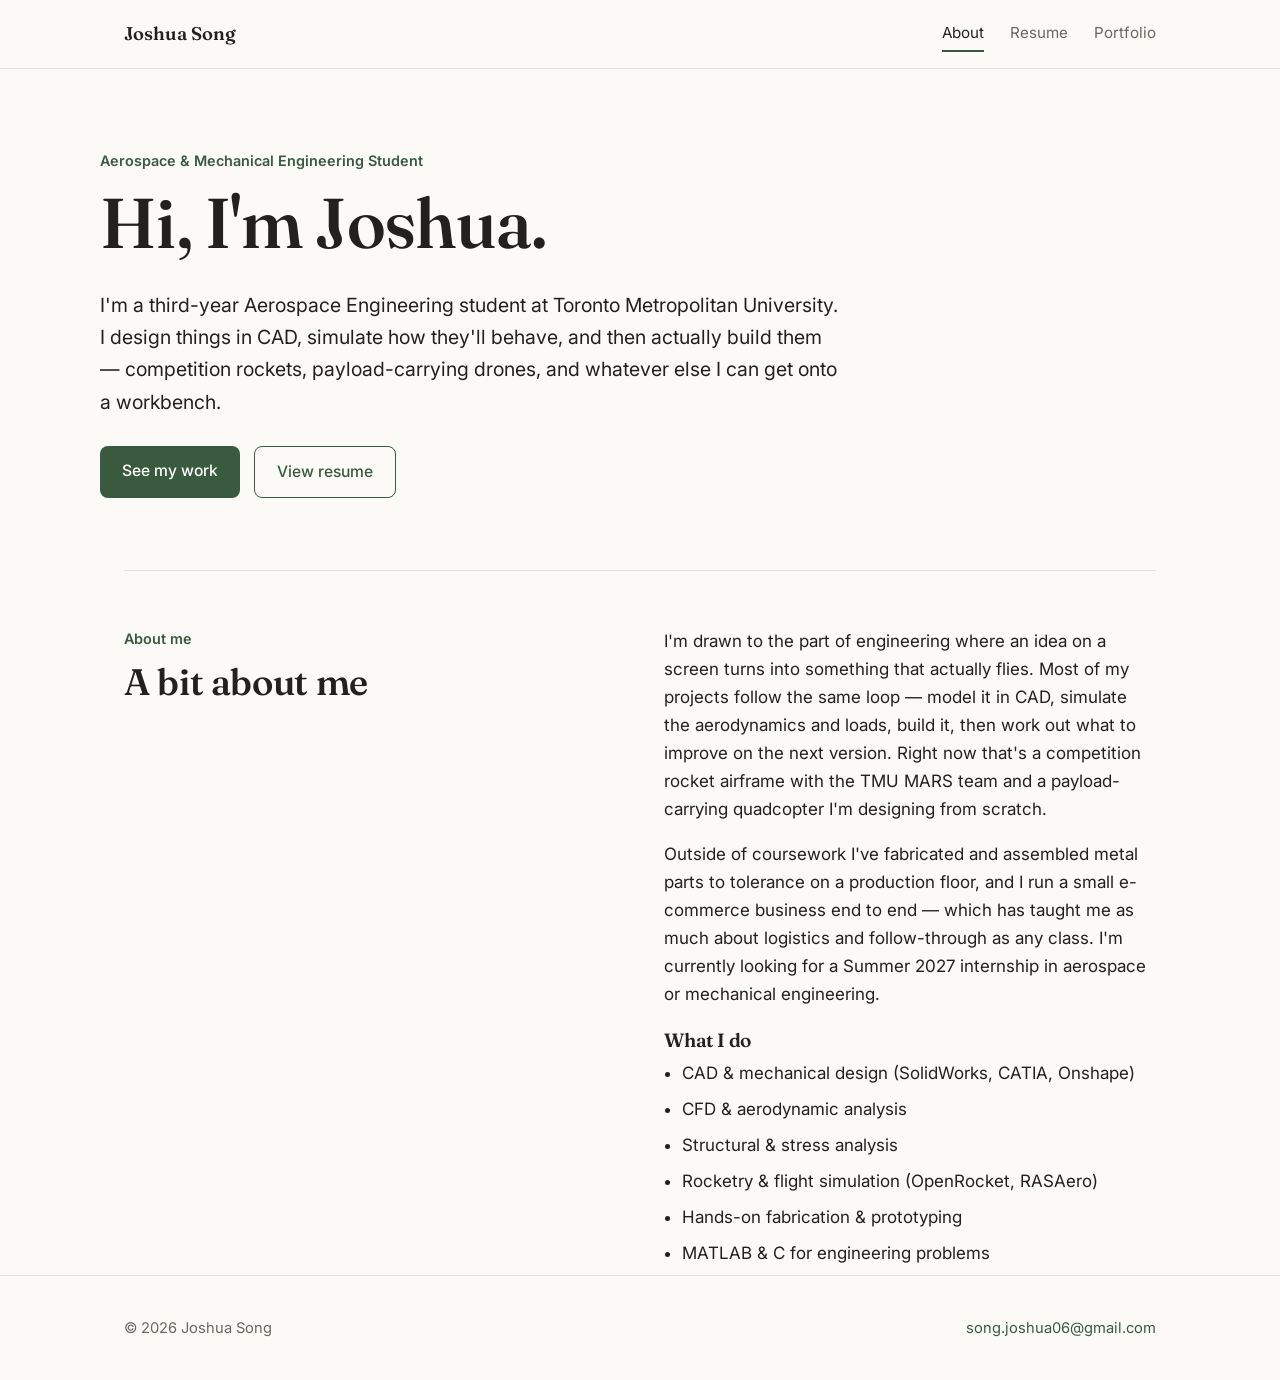
==== commit f72d0764: "Add files via upload" ====
--- a/index.html
+++ b/index.html
@@ -4,21 +4,19 @@
   <meta charset="UTF-8" />
   <meta name="viewport" content="width=device-width, initial-scale=1.0" />
 
-  <!-- ==== EDIT: your name / page title (shows on the browser tab) ==== -->
   <title>Joshua Song — Portfolio</title>
 
   <link rel="stylesheet" href="style.css" />
-  <!-- Fonts (needs internet to load; falls back to system fonts offline) -->
+
   <link rel="preconnect" href="https://fonts.googleapis.com" />
   <link rel="preconnect" href="https://fonts.gstatic.com" crossorigin />
   <link href="https://fonts.googleapis.com/css2?family=Fraunces:opsz,wght@9..144,400;9..144,560;9..144,600&family=Inter:wght@400;500;600&display=swap" rel="stylesheet" />
 </head>
 <body>
 
-  <!-- ============ NAVIGATION (same on every page) ============ -->
   <nav class="nav">
     <div class="wrap">
-      <!-- EDIT: your name -->
+
       <a class="brand" href="index.html">Joshua Song</a>
       <div class="links">
         <a href="index.html" class="active">About</a>
@@ -28,11 +26,10 @@
     </div>
   </nav>
 
-  <!-- ============ HERO ============ -->
-  <header class="wrap hero">
+  <header class="wrap hero" style="grid-template-columns: 1fr">
     <div>
       <p class="eyebrow">Aerospace &amp; Mechanical Engineering Student</p>
-      <!-- EDIT: your headline -->
+
       <h1>Hi, I'm Joshua.</h1>
       <p class="lead">
         I'm a third-year Aerospace Engineering student at Toronto Metropolitan
@@ -45,14 +42,8 @@
         <a class="btn ghost" href="resume.html">View resume</a>
       </div>
     </div>
-
-    <!-- PHOTO: to change it, replace images/profile.jpg (keep the name) -->
-    <div class="photo">
-      <img src="images/profile.jpg" alt="Portrait of Joshua Song" />
-    </div>
   </header>
 
-  <!-- ============ ABOUT ============ -->
   <section class="wrap">
     <div class="about">
       <div>
@@ -60,7 +51,7 @@
         <h2>A bit about me</h2>
       </div>
       <div>
-        <!-- EDIT: your story -->
+
         <p>
           I'm drawn to the part of engineering where an idea on a screen turns
           into something that actually flies. Most of my projects follow the
@@ -89,11 +80,10 @@
     </div>
   </section>
 
-  <!-- ============ FOOTER ============ -->
   <footer>
     <div class="wrap">
       <span>© 2026 Joshua Song</span>
-      <!-- EDIT: your email / links -->
+
       <span><a href="mailto:song.joshua06@gmail.com">song.joshua06@gmail.com</a></span>
     </div>
   </footer>
--- a/style.css
+++ b/style.css
@@ -1,37 +1,27 @@
-/* =====================================================================
-   PORTFOLIO SITE — SHARED STYLES
-   ---------------------------------------------------------------------
-   You rarely need to touch this file. The two things people usually
-   want to change live right here at the top:
-     1. Colors  -> edit the values under :root below
-     2. Fonts   -> change the two --font- lines, and the <link> in the
-                   <head> of each .html page
-   ===================================================================== */
+
 
 :root {
-  /* --- Colors (change these to re-skin the whole site) --- */
-  --paper:      #FBFAF7;   /* page background        */
-  --ink:        #23211E;   /* main text              */
-  --muted:      #6B6862;   /* secondary / faded text */
-  --accent:     #3A5A40;   /* links, highlights      */
-  --accent-ink: #2b4530;   /* darker accent for hover*/
-  --wash:       #EEF1EA;   /* soft panel background   */
-  --line:       #E4E1DA;   /* hairline borders        */
-
-  /* --- Fonts --- */
+
+  --paper:      #FBFAF7;
+  --ink:        #23211E;
+  --muted:      #6B6862;
+  --accent:     #3A5A40;
+  --accent-ink: #2b4530;
+  --wash:       #EEF1EA;
+  --line:       #E4E1DA;
+
   --font-display: "Fraunces", Georgia, "Times New Roman", serif;
   --font-body:    "Inter", -apple-system, Segoe UI, Roboto, sans-serif;
 
   --maxw: 1080px;
 }
 
-/* --- Base --- */
 * { box-sizing: border-box; }
 
 html {
   scroll-behavior: smooth;
-  -webkit-text-size-adjust: 100%;  /* stop iOS from resizing text on rotate */
-  overflow-x: hidden;              /* no accidental sideways scroll on phones */
+  -webkit-text-size-adjust: 100%;
+  overflow-x: hidden;
 }
 
 body {
@@ -70,7 +60,6 @@
 
 img { max-width: 100%; display: block; }
 
-/* --- Top navigation (shared on every page) --- */
 .nav {
   position: sticky;
   top: 0;
@@ -105,7 +94,6 @@
   border-bottom-color: var(--accent);
 }
 
-/* --- Generic section spacing --- */
 section { padding: 72px 0; }
 .section-sm { padding: 40px 0; }
 .eyebrow {
@@ -117,7 +105,6 @@
 .lead { font-size: 1.22rem; color: var(--ink); max-width: 62ch; }
 .muted { color: var(--muted); }
 
-/* --- Buttons --- */
 .btn {
   display: inline-block;
   background: var(--accent);
@@ -135,7 +122,6 @@
 }
 .btn.ghost:hover { background: var(--wash); color: var(--accent-ink); }
 
-/* --- HOME: hero --- */
 .hero {
   display: grid;
   grid-template-columns: 1.15fr 0.85fr;
@@ -152,7 +138,6 @@
 .hero .photo img { width: 100%; height: 100%; object-fit: cover; }
 .hero .actions { display: flex; gap: 14px; margin-top: 28px; flex-wrap: wrap; }
 
-/* --- Two-column about block --- */
 .about {
   display: grid;
   grid-template-columns: 1fr 1fr;
@@ -163,7 +148,6 @@
 .about ul { margin: 0; padding-left: 18px; }
 .about li { margin-bottom: 8px; }
 
-/* --- PORTFOLIO grid --- */
 .grid {
   display: grid;
   grid-template-columns: repeat(2, 1fr);
@@ -192,7 +176,6 @@
 }
 .card .body p { color: var(--muted); font-size: 0.97rem; margin: 0; }
 
-/* --- RESUME --- */
 .resume-head {
   display: flex;
   justify-content: space-between;
@@ -228,7 +211,6 @@
   font-size: 0.92rem;
 }
 
-/* --- Footer --- */
 footer {
   border-top: 1px solid var(--line);
   padding: 40px 0;
@@ -237,7 +219,6 @@
 }
 footer .wrap { display: flex; justify-content: space-between; flex-wrap: wrap; gap: 12px; }
 
-/* --- Mobile --- */
 @media (max-width: 760px) {
   body { font-size: 16px; }
   .hero { grid-template-columns: 1fr; gap: 32px; padding-top: 48px; }
@@ -247,14 +228,12 @@
   .entry { grid-template-columns: 1fr; gap: 6px; }
   .entry .when { padding-top: 0; }
   .nav .links { gap: 16px; }
-  .nav .brand { white-space: nowrap; }        /* name never breaks across lines */
+  .nav .brand { white-space: nowrap; }
   .resume-head { align-items: flex-start; }
-  .resume-head .contact { text-align: left; } /* contact reads naturally when stacked */
+  .resume-head .contact { text-align: left; }
   section { padding: 52px 0; }
 }
 
-/* --- Small phones (under ~430px): stack the top bar into two tidy rows
-       so the name and menu never crowd each other --- */
 @media (max-width: 430px) {
   .nav .wrap {
     flex-direction: column;
@@ -266,18 +245,16 @@
   }
   .nav .brand { font-size: 1.05rem; }
   .nav .links { gap: 22px; }
-  .nav .links a { padding: 6px 0; }           /* comfortable tap targets */
+  .nav .links a { padding: 6px 0; }
   h1 { font-size: clamp(2.2rem, 9vw, 2.8rem); }
   .actions { width: 100%; }
-  .actions .btn { flex: 1; text-align: center; }  /* full-width, thumb-friendly buttons */
-}
-
-/* Respect users who prefer less motion */
+  .actions .btn { flex: 1; text-align: center; }
+}
+
 @media (prefers-reduced-motion: reduce) {
   * { transition: none !important; scroll-behavior: auto !important; }
 }
 
-/* Print (so the Resume page prints cleanly to PDF) */
 @media print {
   .nav, footer, .no-print { display: none !important; }
   body { font-size: 12px; }
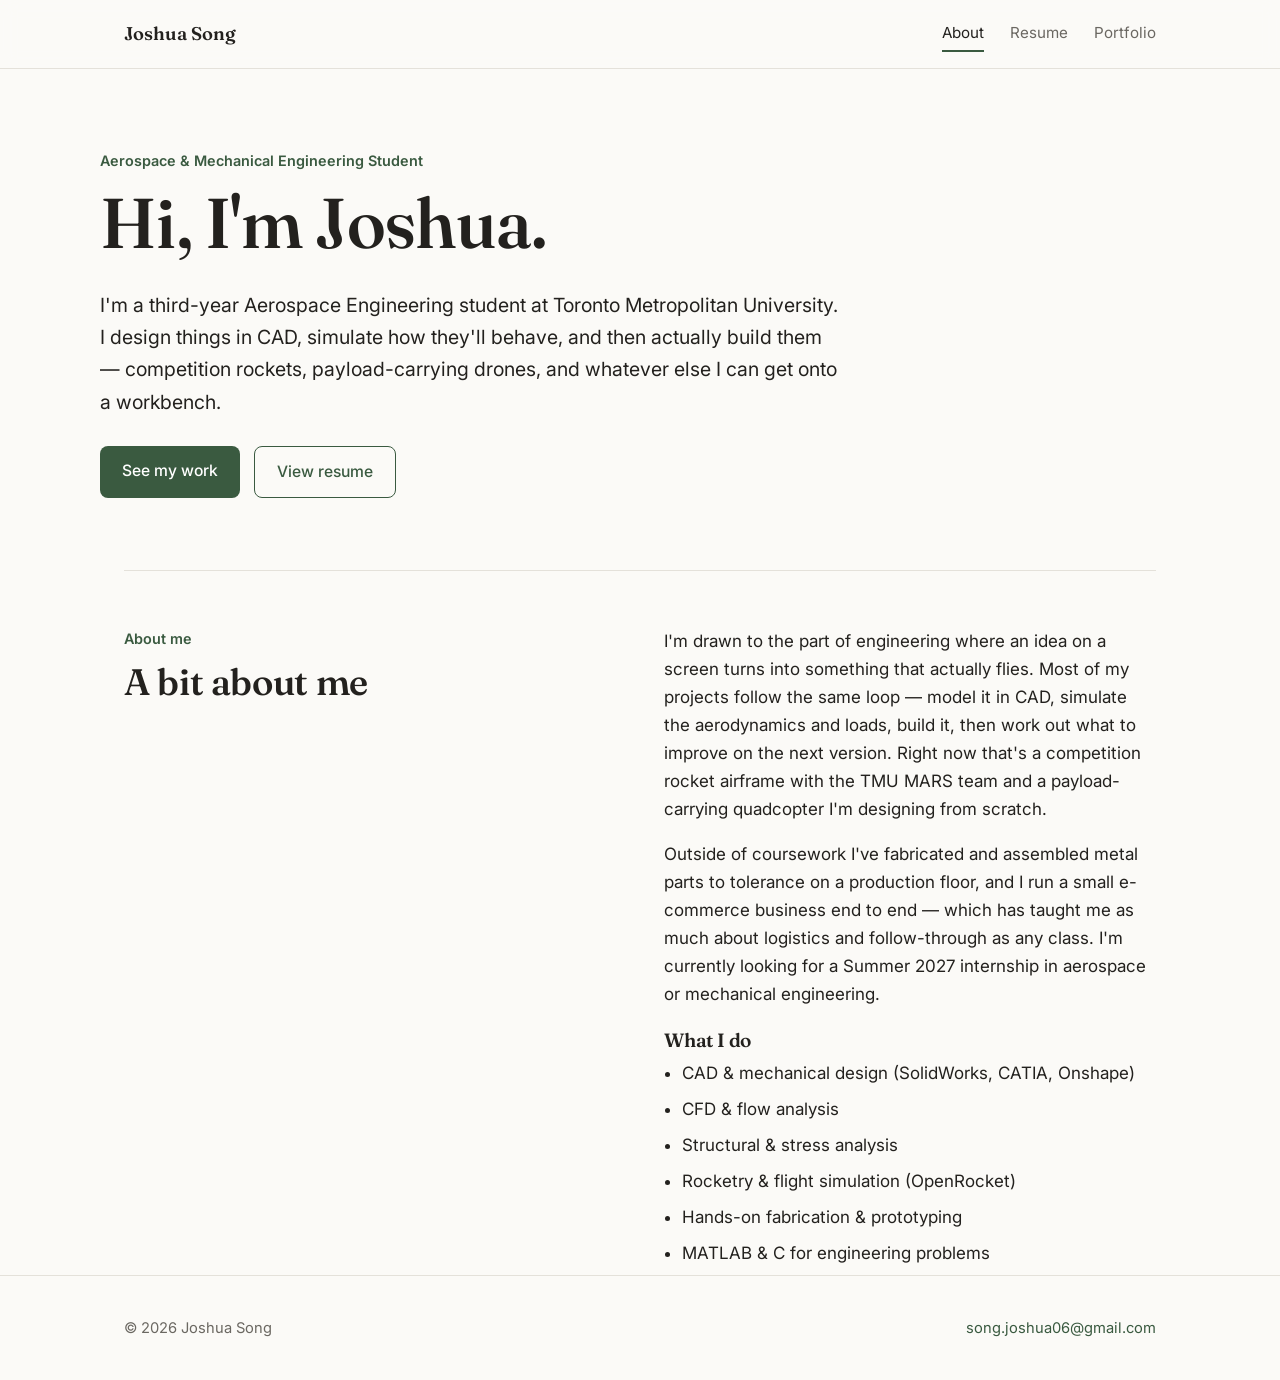
==== commit e9f8b8a2: "Add files via upload" ====
--- a/index.html
+++ b/index.html
@@ -70,9 +70,9 @@
         <h3 style="margin-top:22px">What I do</h3>
         <ul>
           <li>CAD &amp; mechanical design (SolidWorks, CATIA, Onshape)</li>
-          <li>CFD &amp; aerodynamic analysis</li>
+          <li>CFD &amp; flow analysis</li>
           <li>Structural &amp; stress analysis</li>
-          <li>Rocketry &amp; flight simulation (OpenRocket, RASAero)</li>
+          <li>Rocketry &amp; flight simulation (OpenRocket)</li>
           <li>Hands-on fabrication &amp; prototyping</li>
           <li>MATLAB &amp; C for engineering problems</li>
         </ul>
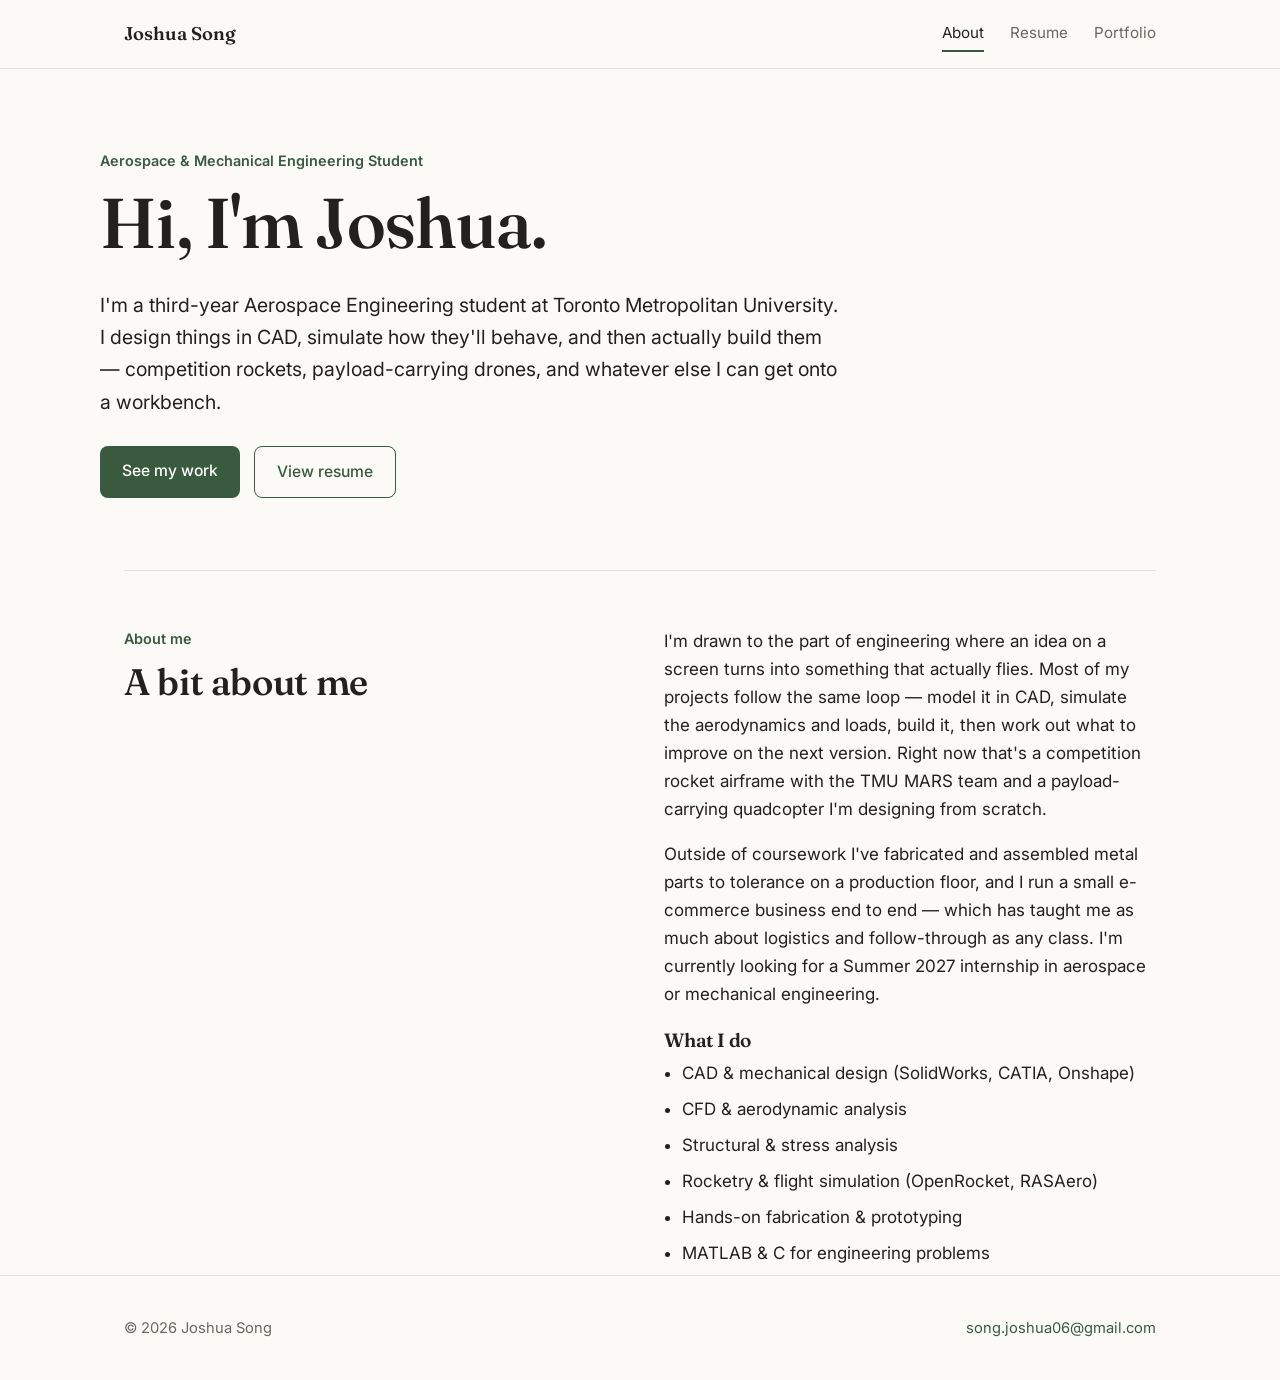
==== commit 5f2633a7: "Add files via upload" ====
--- a/index.html
+++ b/index.html
@@ -70,9 +70,9 @@
         <h3 style="margin-top:22px">What I do</h3>
         <ul>
           <li>CAD &amp; mechanical design (SolidWorks, CATIA, Onshape)</li>
-          <li>CFD &amp; flow analysis</li>
+          <li>CFD &amp; aerodynamic analysis</li>
           <li>Structural &amp; stress analysis</li>
-          <li>Rocketry &amp; flight simulation (OpenRocket)</li>
+          <li>Rocketry &amp; flight simulation (OpenRocket, RASAero)</li>
           <li>Hands-on fabrication &amp; prototyping</li>
           <li>MATLAB &amp; C for engineering problems</li>
         </ul>
